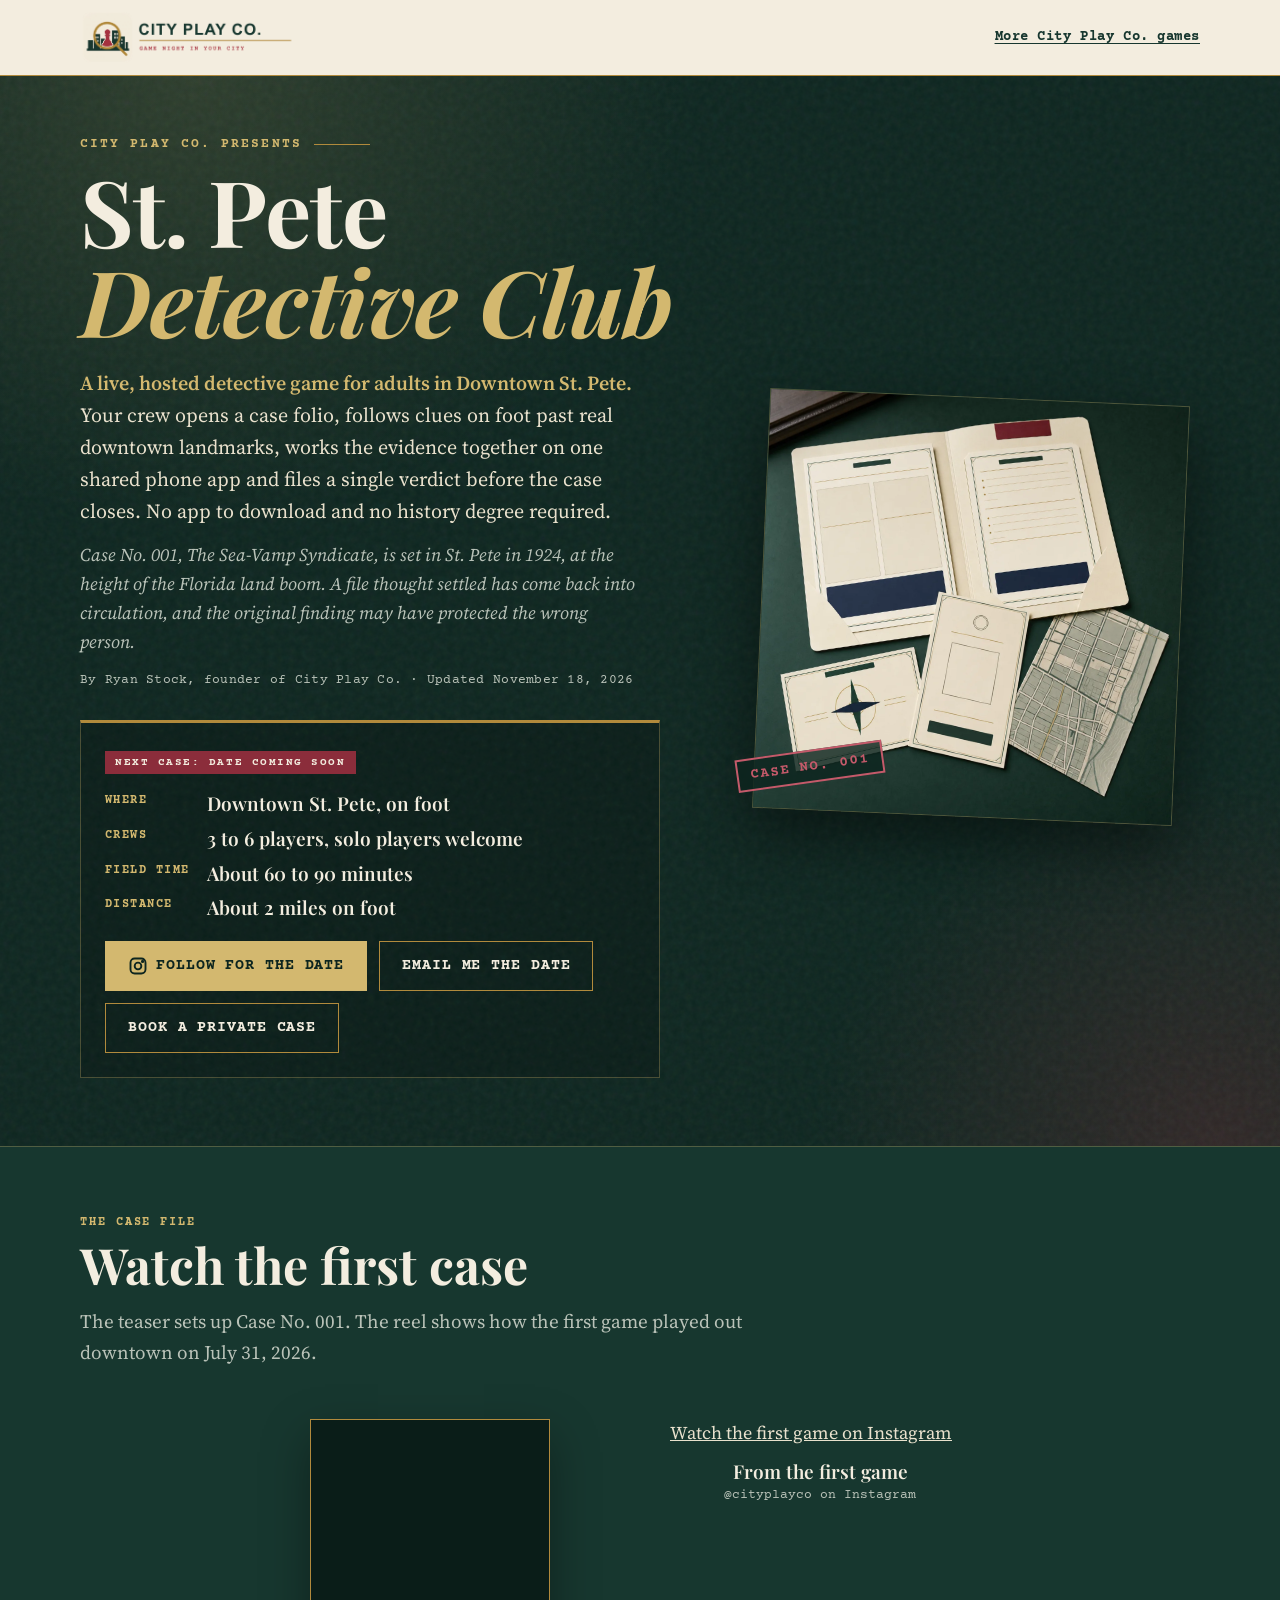
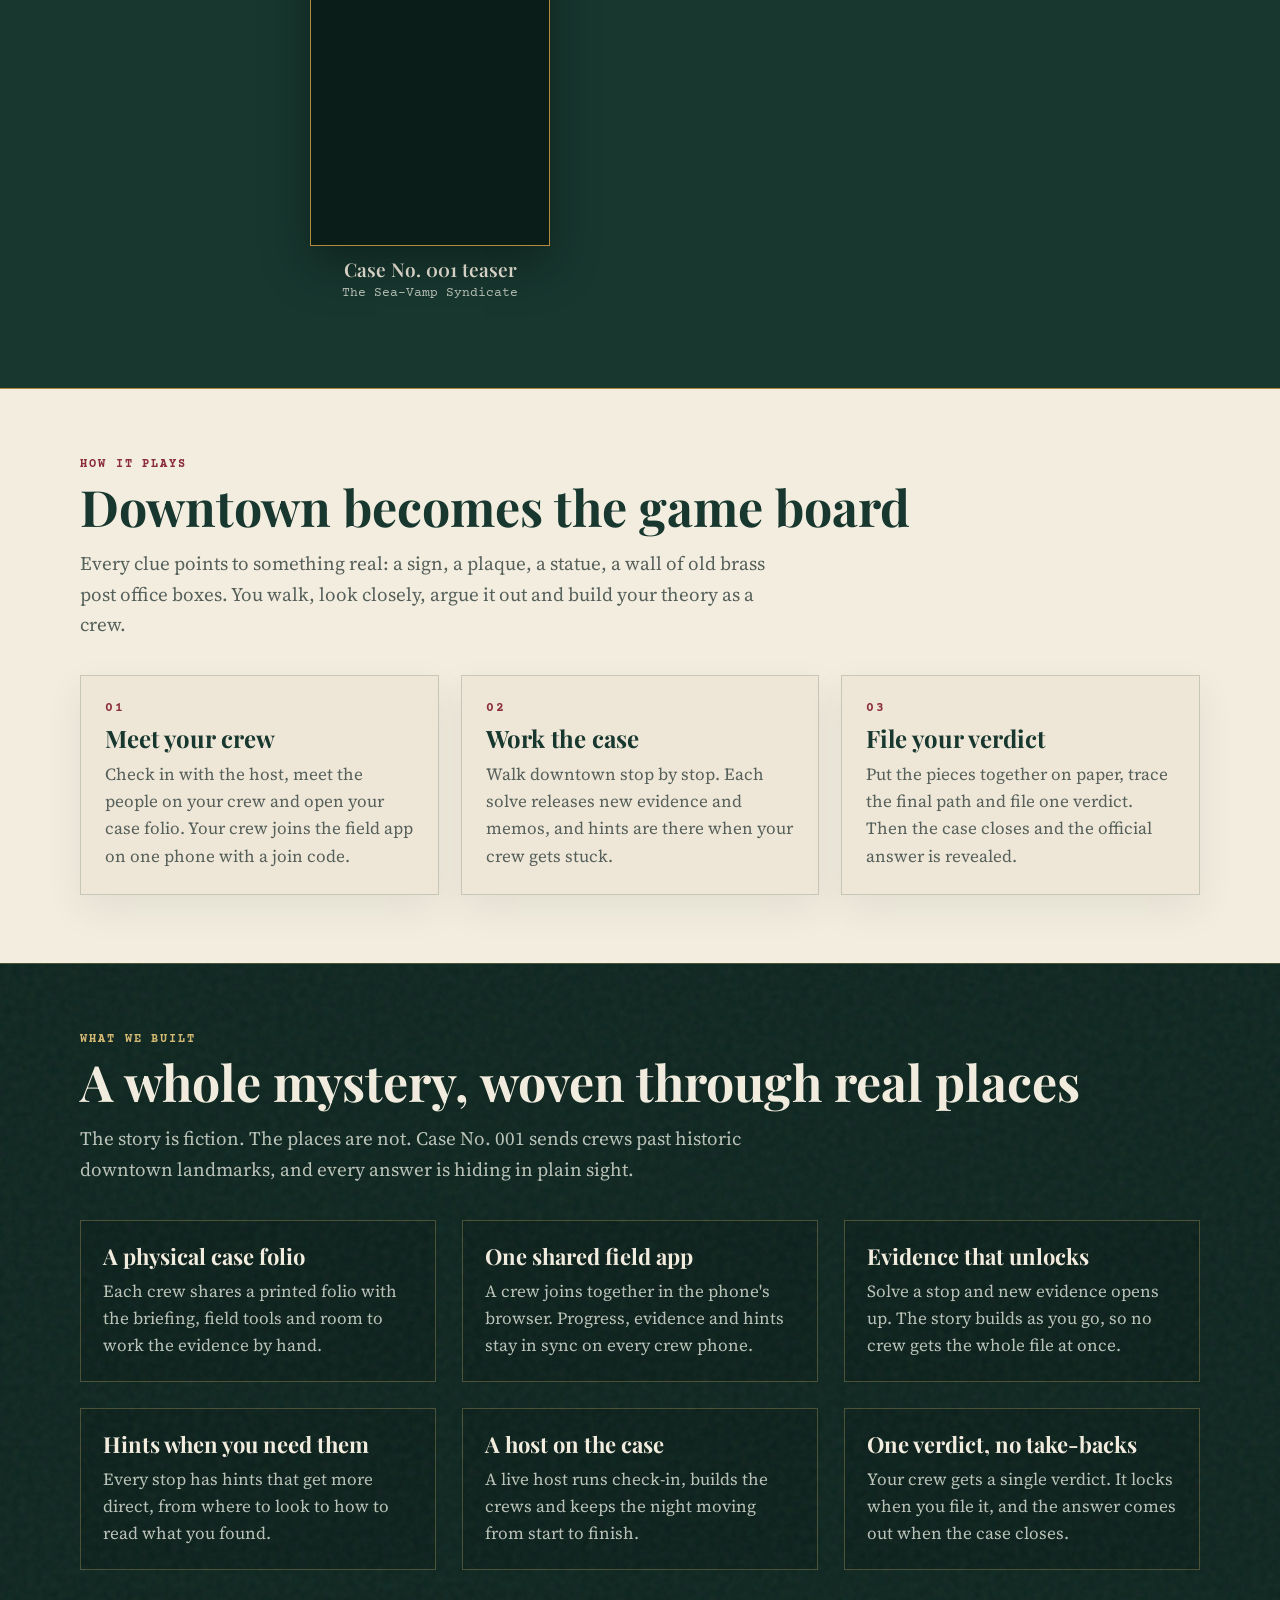
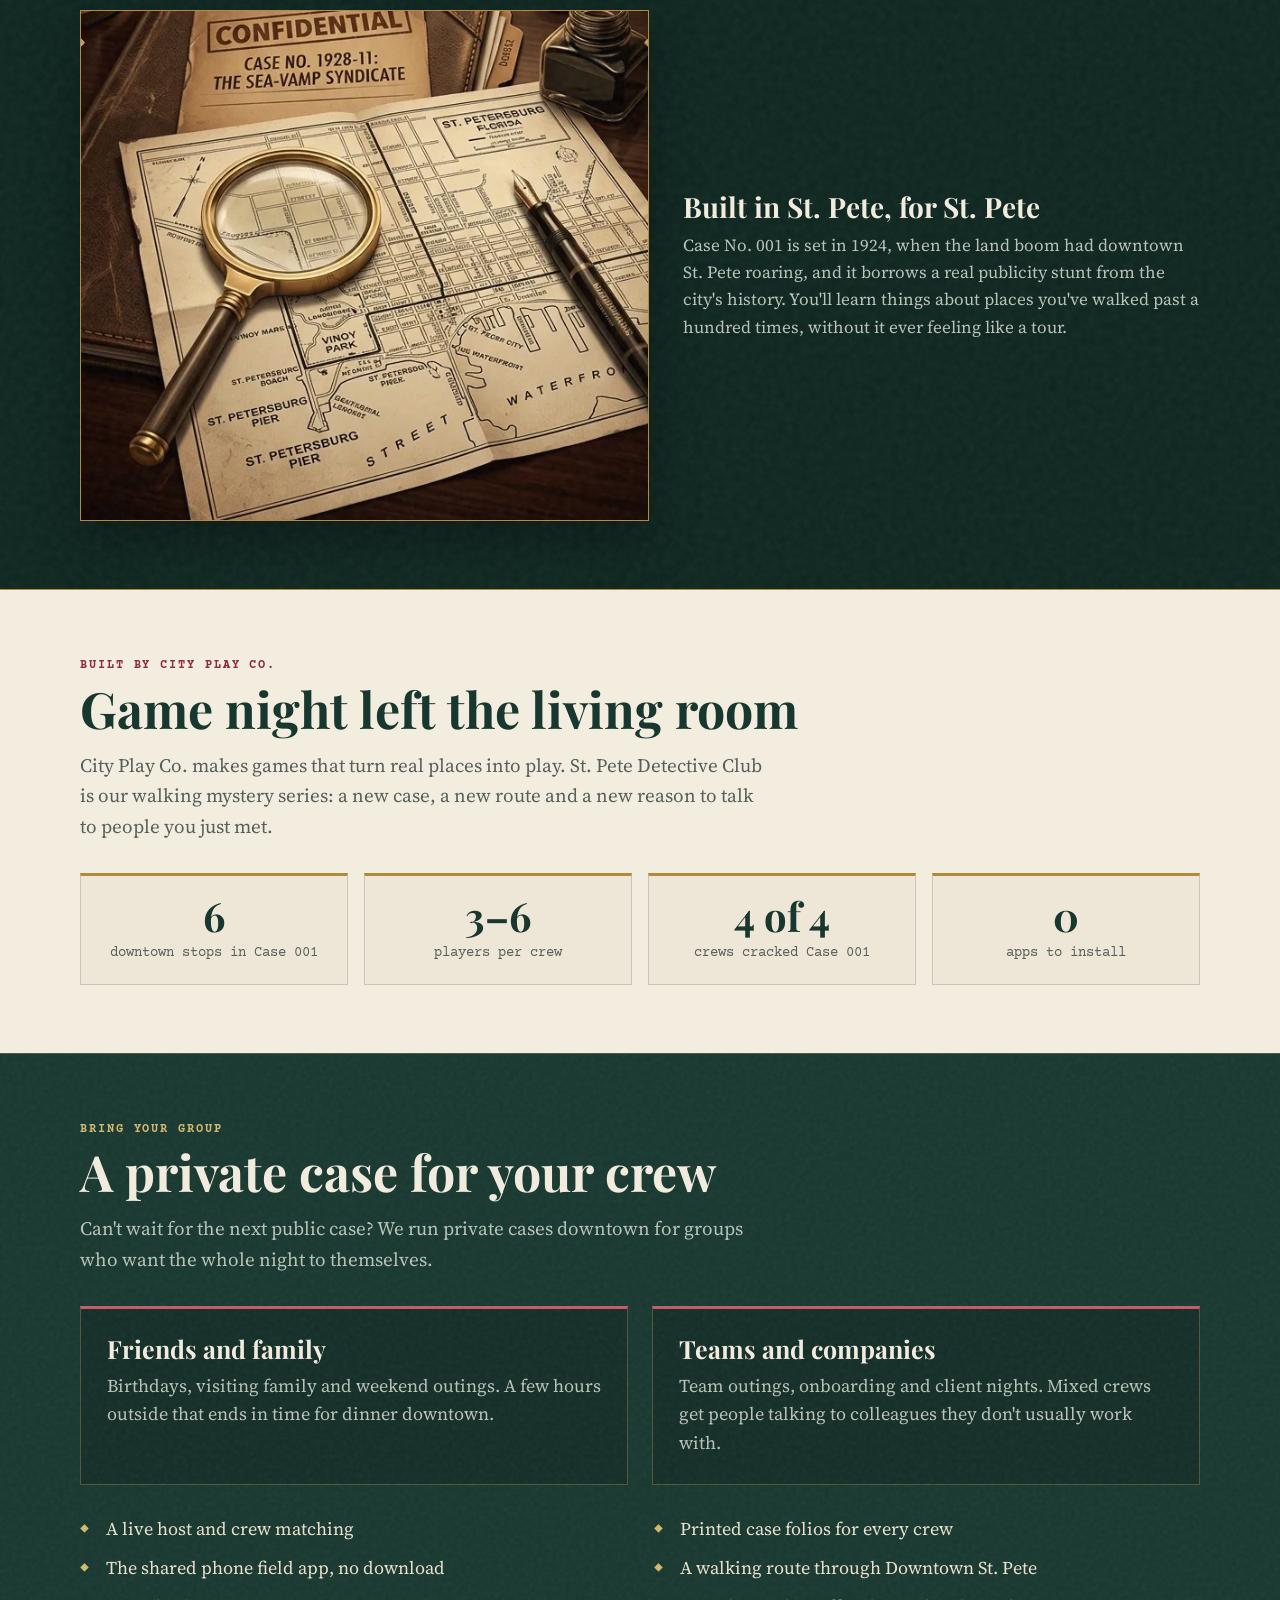
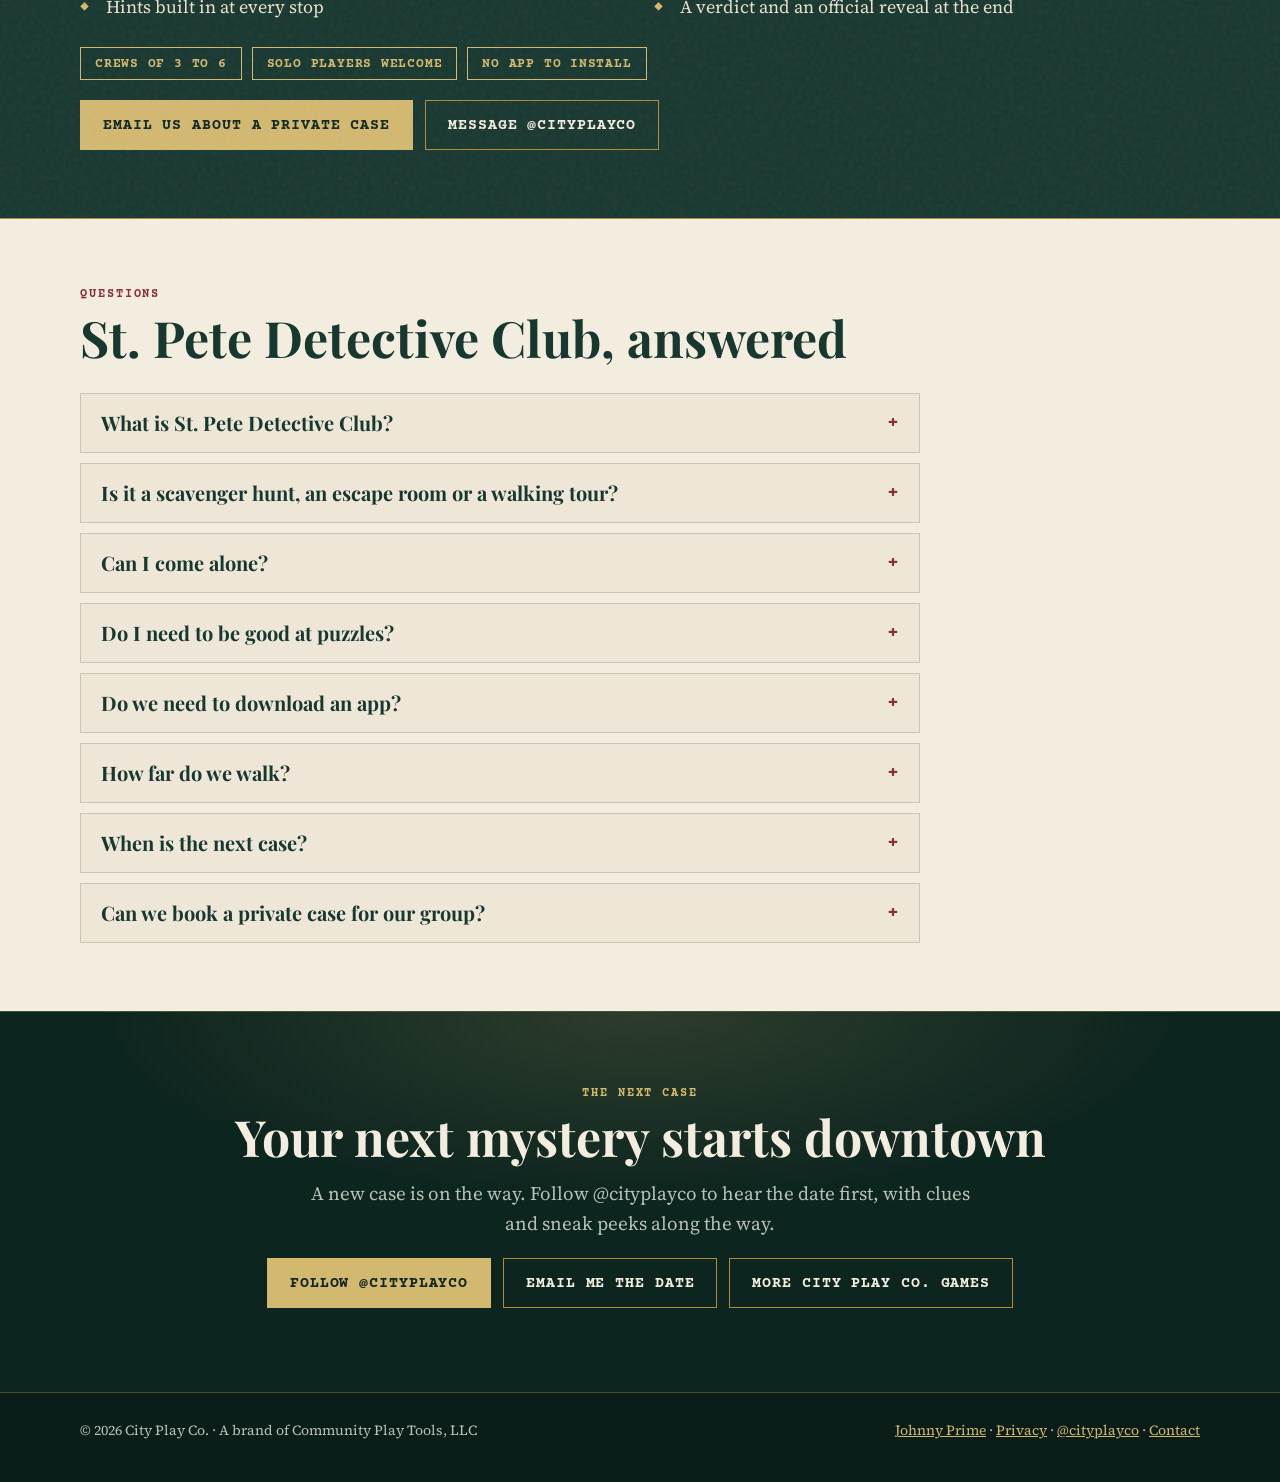
==== detective_club/index.html @ 3cd3801d "Add St. Pete Detective Club showcase page New /detective_club/ page modeled on the Johnny Prime show" ====
<!doctype html>
<html lang="en">
<head>
  <meta charset="utf-8">
  <meta name="viewport" content="width=device-width, initial-scale=1">
  <title>St. Pete Detective Club: a Live Detective Game Downtown | City Play Co.</title>
  <meta name="description" content="St. Pete Detective Club is a live, hosted detective game for adults in Downtown St. Pete. Small crews follow clues on foot, examine evidence and file a verdict.">
  <meta name="robots" content="index, follow, max-image-preview:large">
  <meta name="theme-color" content="#102c25">
  <meta property="og:type" content="website">
  <meta property="og:title" content="St. Pete Detective Club: a Live Detective Game Downtown | City Play Co.">
  <meta property="og:description" content="A live, hosted detective game for adults in Downtown St. Pete. Small crews follow clues on foot, examine evidence and file a verdict.">
  <meta property="og:image" content="https://cityplayco.com/assets/social-card.png">
  <meta property="og:image:width" content="1200">
  <meta property="og:image:height" content="630">
  <meta property="og:image:alt" content="City Play Co. presents St. Pete Detective Club — Case No. 001">
  <meta property="og:url" content="https://cityplayco.com/detective_club/">
  <meta name="twitter:card" content="summary_large_image">
  <meta name="twitter:title" content="St. Pete Detective Club: a Live Detective Game Downtown | City Play Co.">
  <meta name="twitter:description" content="A live, hosted detective game for adults in Downtown St. Pete. Small crews follow clues on foot, examine evidence and file a verdict.">
  <meta name="twitter:image" content="https://cityplayco.com/assets/social-card.png">
  <link rel="canonical" href="https://cityplayco.com/detective_club/">
  <link rel="icon" href="/assets/city-play-co-mark.svg" type="image/svg+xml">
  <link rel="apple-touch-icon" href="/assets/city-play-co-profile.png">
  <link rel="preconnect" href="https://fonts.googleapis.com">
  <link rel="preconnect" href="https://fonts.gstatic.com" crossorigin>
  <link href="https://fonts.googleapis.com/css2?family=Courier+Prime:wght@400;700&family=Playfair+Display:wght@600;700&family=Source+Serif+4:opsz,wght@8..60,400;8..60,600&display=swap" rel="stylesheet">
  <script type="application/ld+json">
  {
    "@context": "https://schema.org",
    "@graph": [
      {
        "@type": "Organization",
        "@id": "https://cityplayco.com/#organization",
        "name": "City Play Co.",
        "legalName": "Community Play Tools, LLC",
        "url": "https://cityplayco.com/",
        "logo": "https://cityplayco.com/assets/city-play-co-profile.png",
        "email": "ryan@communityplaytools.com",
        "sameAs": [
          "https://www.instagram.com/cityplayco/"
        ],
        "address": {
          "@type": "PostalAddress",
          "addressLocality": "St. Petersburg",
          "addressRegion": "FL",
          "addressCountry": "US"
        },
        "founder": {
          "@id": "https://cityplayco.com/#ryan-stock"
        }
      },
      {
        "@type": "Person",
        "@id": "https://cityplayco.com/#ryan-stock",
        "name": "Ryan Stock",
        "jobTitle": "Founder",
        "worksFor": {
          "@id": "https://cityplayco.com/#organization"
        },
        "sameAs": [
          "https://www.linkedin.com/in/ryan-stock-bb955555/"
        ]
      },
      {
        "@type": "WebPage",
        "@id": "https://cityplayco.com/detective_club/#webpage",
        "url": "https://cityplayco.com/detective_club/",
        "name": "St. Pete Detective Club: a live detective game in Downtown St. Pete by City Play Co.",
        "datePublished": "2026-11-18",
        "dateModified": "2026-11-18",
        "inLanguage": "en-US",
        "author": {
          "@id": "https://cityplayco.com/#ryan-stock"
        },
        "publisher": {
          "@id": "https://cityplayco.com/#organization"
        },
        "about": {
          "@id": "https://cityplayco.com/detective_club/#service"
        },
        "primaryImageOfPage": "https://cityplayco.com/assets/social-card.png"
      },
      {
        "@type": "Service",
        "@id": "https://cityplayco.com/detective_club/#service",
        "name": "St. Pete Detective Club",
        "serviceType": "Live, hosted detective game and walking mystery",
        "description": "A live, hosted detective game for adults in Downtown St. Petersburg, Florida. Crews of three to six follow clues on foot past real downtown landmarks, examine evidence in a physical case folio and a shared phone app, and file one verdict before the case closes.",
        "provider": {
          "@id": "https://cityplayco.com/#organization"
        },
        "areaServed": {
          "@type": "City",
          "name": "St. Petersburg, Florida"
        },
        "audience": [
          {
            "@type": "PeopleAudience",
            "audienceType": "Adults looking for a social night out in St. Pete"
          },
          {
            "@type": "BusinessAudience",
            "audienceType": "Teams and groups booking a private outing"
          }
        ]
      },
      {
        "@type": "FAQPage",
        "@id": "https://cityplayco.com/detective_club/#faq",
        "mainEntity": [
          {
            "@type": "Question",
            "name": "What is St. Pete Detective Club?",
            "acceptedAnswer": {
              "@type": "Answer",
              "text": "St. Pete Detective Club is a live, hosted detective game by City Play Co. Downtown St. Petersburg, Florida is the game board: crews of three to six follow clues on foot past real landmarks, examine evidence and file one verdict on a fictional case."
            }
          },
          {
            "@type": "Question",
            "name": "Is it a scavenger hunt, an escape room or a walking tour?",
            "acceptedAnswer": {
              "@type": "Answer",
              "text": "It is a hosted detective game with elements of a city scavenger hunt. You do not need escape-room experience or local history knowledge. Every answer is out in the open, on the buildings, plaques and statues downtown."
            }
          },
          {
            "@type": "Question",
            "name": "Can I come alone?",
            "acceptedAnswer": {
              "@type": "Answer",
              "text": "Yes. Solo players are welcome. The host introduces everyone and places you on a small crew, so you won't need to bring a group."
            }
          },
          {
            "@type": "Question",
            "name": "Do I need to be good at puzzles?",
            "acceptedAnswer": {
              "@type": "Answer",
              "text": "No. The case mixes observation, conversation and deduction, and hints are built into the app if your crew gets stuck. Curiosity matters more than speed."
            }
          },
          {
            "@type": "Question",
            "name": "Do we need to download an app?",
            "acceptedAnswer": {
              "@type": "Answer",
              "text": "No. Your crew joins a shared field app in the phone's web browser with a join code. At least one phone per crew is needed, and everyone on the crew sees the same progress."
            }
          },
          {
            "@type": "Question",
            "name": "How far do we walk?",
            "acceptedAnswer": {
              "@type": "Answer",
              "text": "Expect about 2 miles of outdoor walking through Downtown St. Pete at a social pace. Wear comfortable shoes and bring water."
            }
          },
          {
            "@type": "Question",
            "name": "When is the next case?",
            "acceptedAnswer": {
              "@type": "Answer",
              "text": "The next case date has not been announced yet. Follow @cityplayco on Instagram or join the City Play Co. email list at cityplayco.com to hear the date first."
            }
          },
          {
            "@type": "Question",
            "name": "Can we book a private case for our group?",
            "acceptedAnswer": {
              "@type": "Answer",
              "text": "Yes. City Play Co. runs private cases for friends, families and teams in Downtown St. Pete. Email ryan@communityplaytools.com or message @cityplayco on Instagram to plan a date."
            }
          }
        ]
      }
    ]
  }
  </script>
  <style>
    :root {
      --ink: #17251f; --forest: #17372f; --forest-deep: #0d251f; --night: #0a1d18;
      --paper: #f3eddf; --paper-deep: #e5dbc5; --paper-text: #e9e1cd;
      --gold: #b18a3c; --gold-light: #d3b86f; --wine: #8b2d3b; --wine-light: #c45a6a;
      --muted: #b9c2b8; --muted-dark: #56605a; --line: rgba(211, 184, 111, .3);
      --display: "Playfair Display", Georgia, serif;
      --serif: "Source Serif 4", Georgia, serif;
      --mono: "Courier Prime", "Courier New", monospace;
    }
    * { box-sizing: border-box; }
    html { scroll-behavior: smooth; }
    body { margin: 0; background: var(--forest-deep); color: var(--paper-text); font: 400 18px/1.6 var(--serif); }
    img { display: block; max-width: 100%; height: auto; }
    a { color: inherit; }
    :focus-visible { outline: 3px solid var(--gold-light); outline-offset: 3px; }
    .wrap { width: min(1120px, calc(100% - 32px)); margin-inline: auto; }
    .skip { position: fixed; top: 10px; left: 10px; z-index: 50; padding: 10px 14px; background: var(--paper); color: var(--forest); font-weight: 700; transform: translateY(-200%); }
    .skip:focus { transform: none; }

    .grain { position: absolute; inset: 0; pointer-events: none; opacity: .5;
      background-image: url("data:image/svg+xml,%3Csvg viewBox='0 0 180 180' xmlns='http://www.w3.org/2000/svg'%3E%3Cfilter id='n'%3E%3CfeTurbulence type='fractalNoise' baseFrequency='.9' numOctaves='3' stitchTiles='stitch'/%3E%3C/filter%3E%3Crect width='100%25' height='100%25' filter='url(%23n)' opacity='.13'/%3E%3C/svg%3E"); }

    /* City Play Co. strip ties the page to the brand */
    .brandbar { background: var(--paper); color: var(--forest); border-bottom: 1px solid var(--gold); }
    .brandbar .wrap { display: flex; align-items: center; justify-content: space-between; gap: 16px; padding: 10px 0; }
    .brandbar img { width: min(230px, 52vw); }
    .brandbar a.back { font: 700 14px/1.2 var(--mono); letter-spacing: .04em; text-underline-offset: 3px; }

    /* Hero */
    .hero { position: relative; overflow: hidden; padding: 60px 0 68px;
      background: radial-gradient(55% 60% at 15% 0%, rgba(211,184,111,.16), transparent 70%), radial-gradient(45% 50% at 95% 100%, rgba(139,45,59,.28), transparent 70%), var(--forest-deep); }
    .hero-grid { position: relative; display: grid; grid-template-columns: 1.15fr .85fr; gap: 44px; align-items: center; }
    .kicker { display: flex; align-items: center; gap: 12px; margin: 0 0 12px; color: var(--gold-light); font: 700 13px/1.3 var(--mono); letter-spacing: .16em; text-transform: uppercase; }
    .kicker::after { content: ""; flex: 0 0 56px; height: 1px; background: var(--gold); }
    h1 { margin: 0; font: 700 clamp(48px, 8vw, 92px)/.98 var(--display); color: var(--paper); letter-spacing: -.01em; }
    h1 em { font-style: italic; color: var(--gold-light); }
    .summary { margin: 22px 0 0; max-width: 580px; font-size: clamp(18px, 1.9vw, 20px); color: var(--paper-text); }
    .summary strong { color: var(--gold-light); font-weight: 600; }
    .dek { margin: 14px 0 0; max-width: 560px; color: var(--muted); font-size: 18px; font-style: italic; }
    .byline { margin: 14px 0 0; color: var(--muted); font: 400 13px/1.5 var(--mono); letter-spacing: .02em; }
    .hero-art { position: relative; justify-self: center; width: min(420px, 82vw); }
    .hero-art .folio { width: 100%; border: 1px solid var(--line); box-shadow: 0 24px 60px rgba(0,0,0,.45); transform: rotate(2.5deg); }
    .hero-art .stamp { position: absolute; left: -6%; bottom: 8%; padding: 8px 12px 6px; border: 2px solid var(--wine-light); color: var(--wine-light); background: rgba(13,37,31,.82);
      font: 700 14px/1.1 var(--mono); letter-spacing: .14em; text-transform: uppercase; transform: rotate(-8deg); }

    /* Case card */
    .case { margin-top: 30px; max-width: 580px; padding: 22px 24px 24px; background: rgba(0,0,0,.18); border: 1px solid var(--line); border-top: 3px solid var(--gold); }
    .case .tag { display: inline-block; padding: 5px 10px 4px; background: var(--wine); color: var(--paper); font: 700 11px/1.3 var(--mono); letter-spacing: .14em; text-transform: uppercase; }
    .case dl { display: grid; grid-template-columns: auto 1fr; gap: 8px 18px; margin: 16px 0 0; }
    .case dt { font: 700 12px/1.8 var(--mono); letter-spacing: .12em; text-transform: uppercase; color: var(--gold-light); }
    .case dd { margin: 0; font: 600 19px/1.4 var(--display); color: var(--paper); }
    .actions { display: flex; flex-wrap: wrap; gap: 12px; margin-top: 20px; }
    .btn { display: inline-flex; align-items: center; justify-content: center; gap: 8px; min-height: 50px; padding: 0 22px;
      border: 1px solid var(--gold); font: 700 15px/1 var(--mono); letter-spacing: .06em; text-transform: uppercase; text-decoration: none; transition: background .15s, color .15s; }
    .btn-primary { background: var(--gold-light); color: var(--forest-deep); border-color: var(--gold-light); }
    .btn-primary:hover { background: var(--paper); border-color: var(--paper); }
    .btn-quiet { background: transparent; color: var(--paper); }
    .btn-quiet:hover { background: rgba(211,184,111,.14); }
    .btn svg { width: 20px; height: 20px; flex: none; }

    /* Sections */
    section { position: relative; }
    .band { padding: 68px 0; border-top: 1px solid var(--line); }
    .band--forest { background: var(--forest); }
    .band--paper { background: var(--paper); color: var(--ink); border-top-color: var(--gold); }
    .label { margin: 0 0 8px; font: 700 12px/1.3 var(--mono); letter-spacing: .16em; text-transform: uppercase; color: var(--gold-light); }
    .band--paper .label { color: var(--wine); }
    h2 { margin: 0; font: 700 clamp(32px, 4.6vw, 50px)/1.08 var(--display); color: var(--paper); }
    .band--paper h2 { color: var(--forest); }
    .lede { margin: 14px 0 0; max-width: 690px; color: var(--muted); font-size: 19px; }
    .band--paper .lede { color: var(--muted-dark); }

    /* Watch */
    .watch-grid { display: grid; grid-template-columns: minmax(0, 320px) minmax(0, 380px); gap: 40px; justify-content: center; align-items: start; margin-top: 34px; }
    .video figcaption { margin-top: 12px; text-align: center; font: 600 19px/1.25 var(--display); color: var(--paper); }
    .video small { display: block; margin-top: 2px; font: 400 13px/1.4 var(--mono); color: var(--muted); }
    .frame { position: relative; aspect-ratio: 9 / 16; overflow: hidden; background: var(--night); border: 1px solid var(--gold); box-shadow: 0 18px 44px rgba(0,0,0,.35); }
    .frame iframe { position: absolute; inset: 0; width: 100%; height: 100%; border: 0; }
    .ig { min-width: 0; }
    .ig .instagram-media { min-width: 0 !important; width: 100% !important; margin: 0 !important; }

    /* How it plays */
    .steps { display: grid; grid-template-columns: repeat(3, 1fr); gap: 22px; margin: 36px 0 0; padding: 0; list-style: none; counter-reset: step; }
    .steps li { position: relative; padding: 26px 24px 24px; background: #eee6d7; border: 1px solid rgba(23,55,47,.18); box-shadow: 0 14px 35px rgba(23,55,47,.08); }
    .steps li::before { counter-increment: step; content: "0" counter(step); display: block; margin-bottom: 10px; color: var(--wine); font: 700 13px/1 var(--mono); letter-spacing: .16em; }
    .steps h3 { margin: 0 0 8px; color: var(--forest); font: 700 24px/1.15 var(--display); }
    .steps p { margin: 0; color: var(--muted-dark); font-size: 17px; }

    /* What we built */
    .features { display: grid; grid-template-columns: repeat(3, 1fr); gap: 26px; margin-top: 36px; }
    .feature { padding: 22px; border: 1px solid var(--line); background: rgba(0,0,0,.14); }
    .feature h3 { margin: 0 0 8px; font: 700 22px/1.2 var(--display); color: var(--paper); }
    .feature p { margin: 0; color: var(--muted); font-size: 17px; }
    .wide { display: grid; grid-template-columns: 1.1fr 1fr; gap: 34px; align-items: center; margin-top: 40px; }
    .shot { overflow: hidden; border: 1px solid var(--gold); box-shadow: 0 18px 44px rgba(0,0,0,.35); background: var(--night); }
    .wide .feature { border: 0; background: none; padding: 0; }
    .wide .feature h3 { font-size: 28px; }

    /* Stats */
    .stats { display: grid; grid-template-columns: repeat(4, 1fr); gap: 16px; margin-top: 32px; }
    .stat { padding: 20px 16px; background: #eee6d7; border: 1px solid rgba(23,55,47,.18); border-top: 3px solid var(--gold); text-align: center; }
    .stat b { display: block; color: var(--forest); font: 700 40px/1 var(--display); }
    .stat span { display: block; margin-top: 8px; color: var(--muted-dark); font: 400 14px/1.4 var(--mono); }

    /* Bring it to your group */
    .offers { display: grid; grid-template-columns: 1fr 1fr; gap: 24px; margin-top: 32px; }
    .offer { padding: 26px; background: rgba(0,0,0,.18); border: 1px solid var(--line); border-top: 3px solid var(--wine-light); }
    .offer h3 { margin: 0 0 8px; font: 700 25px/1.15 var(--display); color: var(--paper); }
    .offer p { margin: 0; color: var(--muted); }
    .includes { margin: 30px 0 0; padding: 0; list-style: none; display: grid; grid-template-columns: 1fr 1fr; gap: 10px 28px; }
    .includes li { position: relative; padding-left: 26px; }
    .includes li::before { content: "◆"; position: absolute; left: 0; top: 4px; color: var(--gold-light); font-size: 12px; }
    .sizing { margin-top: 26px; display: flex; flex-wrap: wrap; gap: 10px; }
    .sizing span { padding: 8px 14px 6px; border: 1px solid var(--gold-light); color: var(--gold-light); font: 700 13px/1.3 var(--mono); letter-spacing: .06em; text-transform: uppercase; }

    /* FAQ */
    .faq { margin-top: 28px; display: grid; gap: 10px; max-width: 840px; }
    .faq details { background: #eee6d7; border: 1px solid rgba(23,55,47,.18); }
    .faq summary { cursor: pointer; padding: 16px 20px; color: var(--forest); font: 700 20px/1.3 var(--display); list-style: none; }
    .faq summary::-webkit-details-marker { display: none; }
    .faq summary::after { content: "+"; float: right; color: var(--wine); font-family: var(--mono); }
    .faq details[open] summary::after { content: "–"; }
    .faq details p { margin: 0; padding: 0 20px 18px; color: var(--muted-dark); }

    /* Closing */
    .closing { padding: 74px 0 84px; text-align: center; border-top: 1px solid var(--line);
      background: radial-gradient(60% 70% at 50% 0%, rgba(211,184,111,.16), transparent 70%), var(--forest-deep); }
    .closing .actions { justify-content: center; }
    .closing .lede { margin-inline: auto; }
    footer { padding: 26px 0 40px; background: var(--night); color: var(--muted); font-size: 14px; border-top: 1px solid var(--line); }
    footer .wrap { display: flex; flex-wrap: wrap; justify-content: space-between; gap: 10px 24px; }
    footer a { color: var(--gold-light); }

    @media (max-width: 900px) {
      .hero-grid { grid-template-columns: 1fr; }
      .hero-art { order: -1; width: min(320px, 72vw); margin-bottom: 8px; }
      .watch-grid { grid-template-columns: minmax(0, 340px); }
      .steps, .features { grid-template-columns: 1fr 1fr; }
      .wide, .offers, .includes { grid-template-columns: 1fr; }
      .stats { grid-template-columns: repeat(2, 1fr); }
    }
    @media (max-width: 560px) {
      body { font-size: 17px; }
      .hero { padding: 34px 0 48px; }
      .case dl { grid-template-columns: 1fr; gap: 0; }
      .case dd { margin-bottom: 8px; }
      .actions .btn { width: 100%; }
      .steps, .features { grid-template-columns: 1fr; }
      .band { padding: 50px 0; }
    }
    @media (prefers-reduced-motion: reduce) { html { scroll-behavior: auto; } .btn { transition: none; } }
  </style>
</head>
<body>
  <a class="skip" href="#main">Skip to main content</a>
  <div class="brandbar">
    <div class="wrap">
      <a href="/" aria-label="City Play Co. home"><img src="/assets/city-play-co-wordmark.svg" width="1000" height="240" alt="City Play Co."></a>
      <a class="back" href="/">More City Play Co. games</a>
    </div>
  </div>

  <main id="main">
    <section class="hero">
      <div class="grain" aria-hidden="true"></div>
      <div class="wrap hero-grid">
        <div>
          <p class="kicker">City Play Co. presents</p>
          <h1>St. Pete <em>Detective Club</em></h1>
          <p class="summary"><strong>A live, hosted detective game for adults in Downtown St. Pete.</strong> Your crew opens a case folio, follows clues on foot past real downtown landmarks, works the evidence together on one shared phone app and files a single verdict before the case closes. No app to download and no history degree required.</p>
          <p class="dek">Case No. 001, The Sea-Vamp Syndicate, is set in St. Pete in 1924, at the height of the Florida land boom. A file thought settled has come back into circulation, and the original finding may have protected the wrong person.</p>
          <p class="byline">By Ryan Stock, founder of City Play Co. · Updated <time datetime="2026-11-18">November 18, 2026</time></p>

          <div class="case" aria-label="Case details">
            <span class="tag">Next case: date coming soon</span>
            <dl>
              <dt>Where</dt><dd>Downtown St. Pete, on foot</dd>
              <dt>Crews</dt><dd>3 to 6 players, solo players welcome</dd>
              <dt>Field time</dt><dd>About 60 to 90 minutes</dd>
              <dt>Distance</dt><dd>About 2 miles on foot</dd>
            </dl>
            <div class="actions">
              <a class="btn btn-primary" href="https://www.instagram.com/cityplayco/" target="_blank" rel="noopener">
                <svg viewBox="0 0 24 24" fill="none" stroke="currentColor" stroke-width="2.25" stroke-linecap="round" stroke-linejoin="round" aria-hidden="true"><rect x="3" y="3" width="18" height="18" rx="5"/><circle cx="12" cy="12" r="4"/><circle cx="17.5" cy="6.5" r=".8" fill="currentColor"/></svg>
                Follow for the date
              </a>
              <a class="btn btn-quiet" href="/#join">Email me the date</a>
              <a class="btn btn-quiet" href="#bring">Book a private case</a>
            </div>
          </div>
        </div>
        <div class="hero-art" aria-hidden="true">
          <img class="folio" src="/assets/founding-folio.webp" width="1254" height="1254" alt="">
          <span class="stamp">Case No. 001</span>
        </div>
      </div>
    </section>

    <section class="band band--forest" id="watch" aria-labelledby="watch-title">
      <div class="wrap">
        <p class="label">The case file</p>
        <h2 id="watch-title">Watch the first case</h2>
        <p class="lede">The teaser sets up Case No. 001. The reel shows how the first game played out downtown on July 31, 2026.</p>
        <div class="watch-grid">
          <figure class="video">
            <div class="frame"><iframe src="https://www.youtube-nocookie.com/embed/GwQiVM1tk6U?rel=0" title="St. Pete Detective Club — Case 001 teaser" loading="lazy"
              allow="accelerometer; clipboard-write; encrypted-media; gyroscope; picture-in-picture; web-share" referrerpolicy="strict-origin-when-cross-origin" allowfullscreen></iframe></div>
            <figcaption>Case No. 001 teaser<small>The Sea-Vamp Syndicate</small></figcaption>
          </figure>
          <figure class="video ig">
            <blockquote class="instagram-media" data-instgrm-captioned data-instgrm-permalink="https://www.instagram.com/reel/Dbe_CSUvw7O/?utm_source=ig_embed&amp;utm_campaign=loading" data-instgrm-version="14">
              <a href="https://www.instagram.com/reel/Dbe_CSUvw7O/" target="_blank" rel="noopener">Watch the first game on Instagram</a>
            </blockquote>
            <figcaption>From the first game<small>@cityplayco on Instagram</small></figcaption>
          </figure>
        </div>
      </div>
    </section>

    <section class="band band--paper" id="how" aria-labelledby="how-title">
      <div class="wrap">
        <p class="label">How it plays</p>
        <h2 id="how-title">Downtown becomes the game board</h2>
        <p class="lede">Every clue points to something real: a sign, a plaque, a statue, a wall of old brass post office boxes. You walk, look closely, argue it out and build your theory as a crew.</p>
        <ol class="steps">
          <li>
            <h3>Meet your crew</h3>
            <p>Check in with the host, meet the people on your crew and open your case folio. Your crew joins the field app on one phone with a join code.</p>
          </li>
          <li>
            <h3>Work the case</h3>
            <p>Walk downtown stop by stop. Each solve releases new evidence and memos, and hints are there when your crew gets stuck.</p>
          </li>
          <li>
            <h3>File your verdict</h3>
            <p>Put the pieces together on paper, trace the final path and file one verdict. Then the case closes and the official answer is revealed.</p>
          </li>
        </ol>
      </div>
    </section>

    <section class="band" aria-labelledby="built">
      <div class="grain" aria-hidden="true"></div>
      <div class="wrap">
        <p class="label">What we built</p>
        <h2 id="built">A whole mystery, woven through real places</h2>
        <p class="lede">The story is fiction. The places are not. Case No. 001 sends crews past historic downtown landmarks, and every answer is hiding in plain sight.</p>

        <div class="features">
          <article class="feature">
            <h3>A physical case folio</h3>
            <p>Each crew shares a printed folio with the briefing, field tools and room to work the evidence by hand.</p>
          </article>
          <article class="feature">
            <h3>One shared field app</h3>
            <p>A crew joins together in the phone's browser. Progress, evidence and hints stay in sync on every crew phone.</p>
          </article>
          <article class="feature">
            <h3>Evidence that unlocks</h3>
            <p>Solve a stop and new evidence opens up. The story builds as you go, so no crew gets the whole file at once.</p>
          </article>
          <article class="feature">
            <h3>Hints when you need them</h3>
            <p>Every stop has hints that get more direct, from where to look to how to read what you found.</p>
          </article>
          <article class="feature">
            <h3>A host on the case</h3>
            <p>A live host runs check-in, builds the crews and keeps the night moving from start to finish.</p>
          </article>
          <article class="feature">
            <h3>One verdict, no take-backs</h3>
            <p>Your crew gets a single verdict. It locks when you file it, and the answer comes out when the case closes.</p>
          </article>
        </div>

        <div class="wide">
          <div class="shot"><img src="img/evidence-map.webp" width="628" height="564" loading="lazy" alt="A 1920s-style map of St. Petersburg with a magnifying glass and a confidential case file labeled The Sea-Vamp Syndicate."></div>
          <div class="feature">
            <h3>Built in St. Pete, for St. Pete</h3>
            <p>Case No. 001 is set in 1924, when the land boom had downtown St. Pete roaring, and it borrows a real publicity stunt from the city's history. You'll learn things about places you've walked past a hundred times, without it ever feeling like a tour.</p>
          </div>
        </div>
      </div>
    </section>

    <section class="band band--paper" aria-labelledby="by">
      <div class="wrap">
        <p class="label">Built by City Play Co.</p>
        <h2 id="by">Game night left the living room</h2>
        <p class="lede">City Play Co. makes games that turn real places into play. St. Pete Detective Club is our walking mystery series: a new case, a new route and a new reason to talk to people you just met.</p>
        <div class="stats">
          <div class="stat"><b>6</b><span>downtown stops in Case 001</span></div>
          <div class="stat"><b>3–6</b><span>players per crew</span></div>
          <div class="stat"><b>4 of 4</b><span>crews cracked Case 001</span></div>
          <div class="stat"><b>0</b><span>apps to install</span></div>
        </div>
      </div>
    </section>

    <section class="band band--forest" id="bring" aria-labelledby="bring-title">
      <div class="grain" aria-hidden="true"></div>
      <div class="wrap">
        <p class="label">Bring your group</p>
        <h2 id="bring-title">A private case for your crew</h2>
        <p class="lede">Can't wait for the next public case? We run private cases downtown for groups who want the whole night to themselves.</p>
        <div class="offers">
          <article class="offer">
            <h3>Friends and family</h3>
            <p>Birthdays, visiting family and weekend outings. A few hours outside that ends in time for dinner downtown.</p>
          </article>
          <article class="offer">
            <h3>Teams and companies</h3>
            <p>Team outings, onboarding and client nights. Mixed crews get people talking to colleagues they don't usually work with.</p>
          </article>
        </div>
        <ul class="includes">
          <li>A live host and crew matching</li>
          <li>Printed case folios for every crew</li>
          <li>The shared phone field app, no download</li>
          <li>A walking route through Downtown St. Pete</li>
          <li>Hints built in at every stop</li>
          <li>A verdict and an official reveal at the end</li>
        </ul>
        <div class="sizing"><span>Crews of 3 to 6</span><span>Solo players welcome</span><span>No app to install</span></div>
        <div class="actions">
          <a class="btn btn-primary" href="mailto:ryan@communityplaytools.com?subject=Private%20St.%20Pete%20Detective%20Club%20case">Email us about a private case</a>
          <a class="btn btn-quiet" href="https://www.instagram.com/cityplayco/" target="_blank" rel="noopener">Message @cityplayco</a>
        </div>
      </div>
    </section>

    <section class="band band--paper" id="faq" aria-labelledby="faq-title">
      <div class="wrap">
        <p class="label">Questions</p>
        <h2 id="faq-title">St. Pete Detective Club, answered</h2>
        <div class="faq">
          <details>
            <summary>What is St. Pete Detective Club?</summary>
            <p>St. Pete Detective Club is a live, hosted detective game by City Play Co. Downtown St. Petersburg, Florida is the game board: crews of three to six follow clues on foot past real landmarks, examine evidence and file one verdict on a fictional case.</p>
          </details>
          <details>
            <summary>Is it a scavenger hunt, an escape room or a walking tour?</summary>
            <p>It is a hosted detective game with elements of a city scavenger hunt. You do not need escape-room experience or local history knowledge. Every answer is out in the open, on the buildings, plaques and statues downtown.</p>
          </details>
          <details>
            <summary>Can I come alone?</summary>
            <p>Yes. Solo players are welcome. The host introduces everyone and places you on a small crew, so you won't need to bring a group.</p>
          </details>
          <details>
            <summary>Do I need to be good at puzzles?</summary>
            <p>No. The case mixes observation, conversation and deduction, and hints are built into the app if your crew gets stuck. Curiosity matters more than speed.</p>
          </details>
          <details>
            <summary>Do we need to download an app?</summary>
            <p>No. Your crew joins a shared field app in the phone's web browser with a join code. At least one phone per crew is needed, and everyone on the crew sees the same progress.</p>
          </details>
          <details>
            <summary>How far do we walk?</summary>
            <p>Expect about 2 miles of outdoor walking through Downtown St. Pete at a social pace. Wear comfortable shoes and bring water.</p>
          </details>
          <details>
            <summary>When is the next case?</summary>
            <p>The next case date has not been announced yet. Follow @cityplayco on Instagram or join the City Play Co. email list at cityplayco.com to hear the date first.</p>
          </details>
          <details>
            <summary>Can we book a private case for our group?</summary>
            <p>Yes. City Play Co. runs private cases for friends, families and teams in Downtown St. Pete. Email ryan@communityplaytools.com or message @cityplayco on Instagram to plan a date.</p>
          </details>
        </div>
      </div>
    </section>

    <section class="closing" aria-labelledby="join">
      <div class="wrap">
        <p class="label">The next case</p>
        <h2 id="join">Your next mystery starts downtown</h2>
        <p class="lede">A new case is on the way. Follow @cityplayco to hear the date first, with clues and sneak peeks along the way.</p>
        <div class="actions">
          <a class="btn btn-primary" href="https://www.instagram.com/cityplayco/" target="_blank" rel="noopener">Follow @cityplayco</a>
          <a class="btn btn-quiet" href="/#join">Email me the date</a>
          <a class="btn btn-quiet" href="/">More City Play Co. games</a>
        </div>
      </div>
    </section>
  </main>

  <footer>
    <div class="wrap">
      <span>© 2026 City Play Co. · A brand of Community Play Tools, LLC</span>
      <span><a href="/johnny_halloween/">Johnny Prime</a> · <a href="/privacy.html">Privacy</a> · <a href="https://www.instagram.com/cityplayco/" target="_blank" rel="noopener">@cityplayco</a> · <a href="mailto:ryan@communityplaytools.com">Contact</a></span>
    </div>
  </footer>
  <script async src="https://www.instagram.com/embed.js"></script>
</body>
</html>
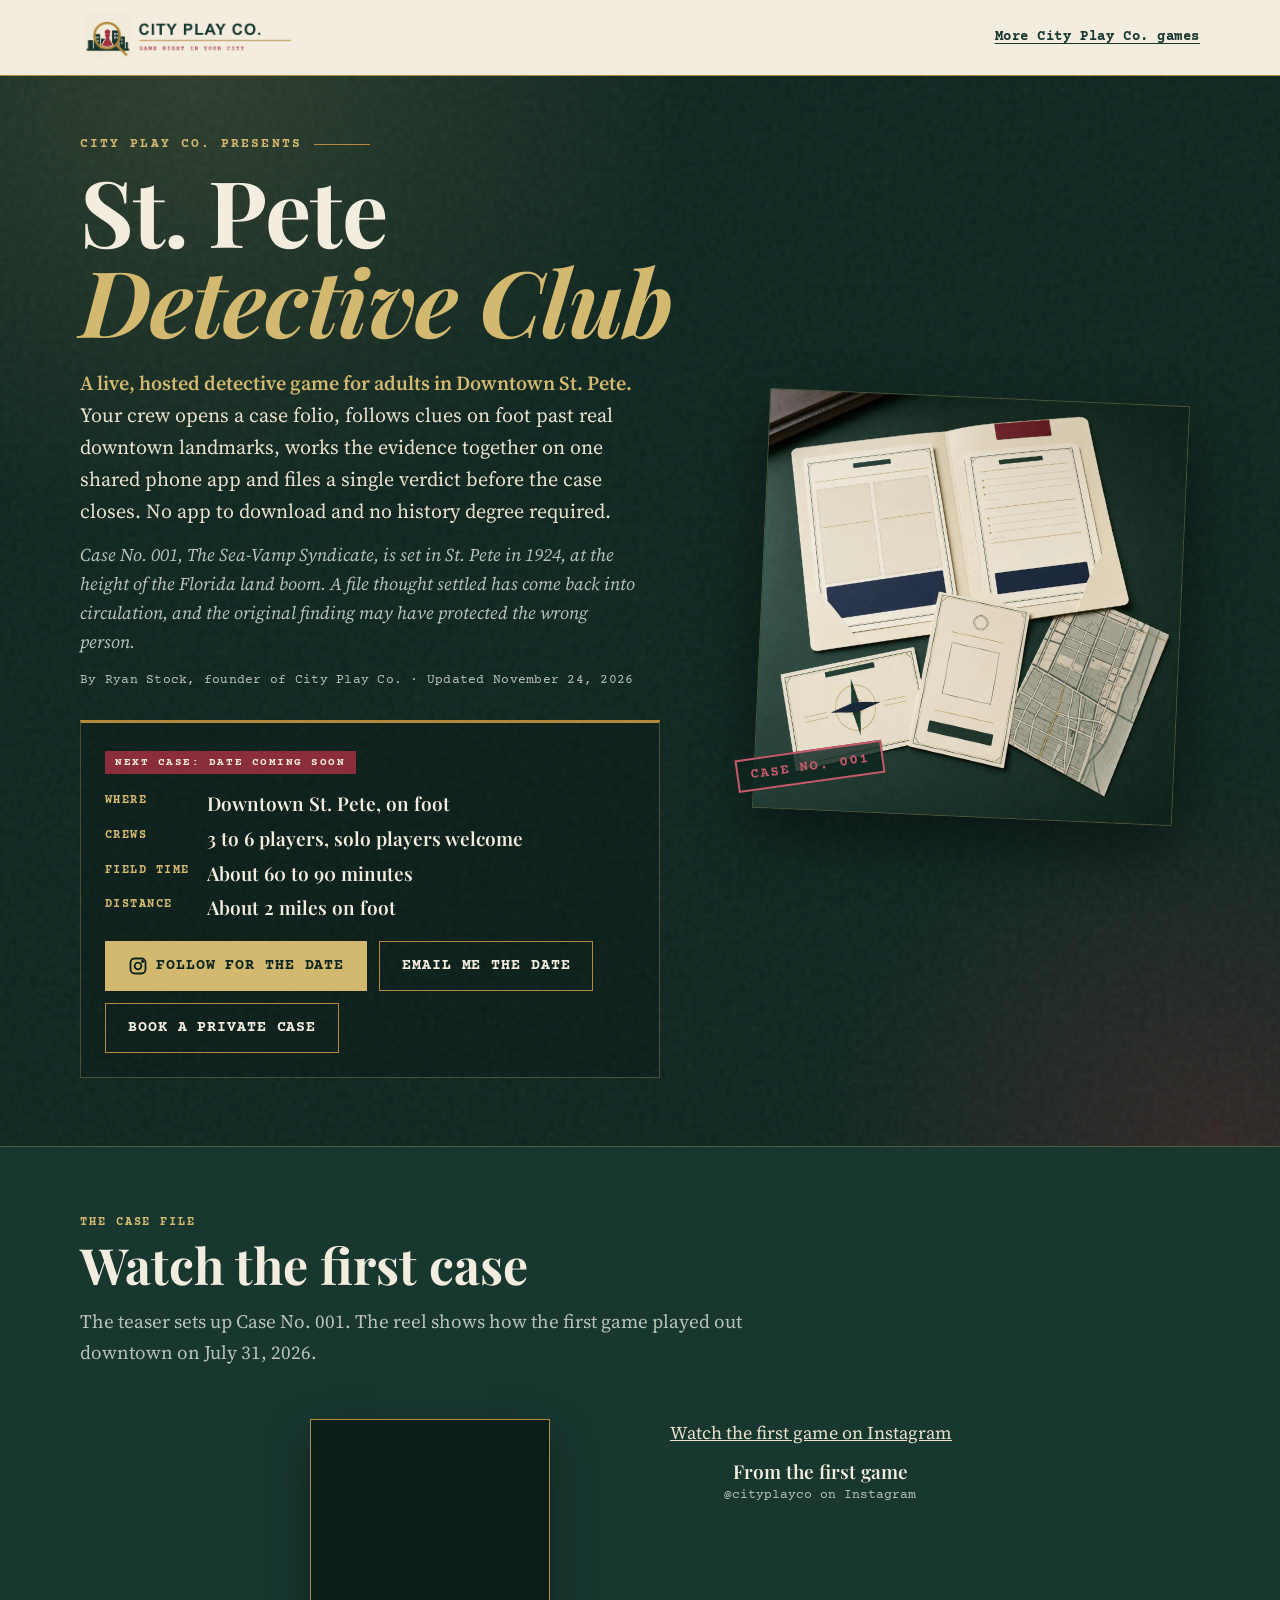
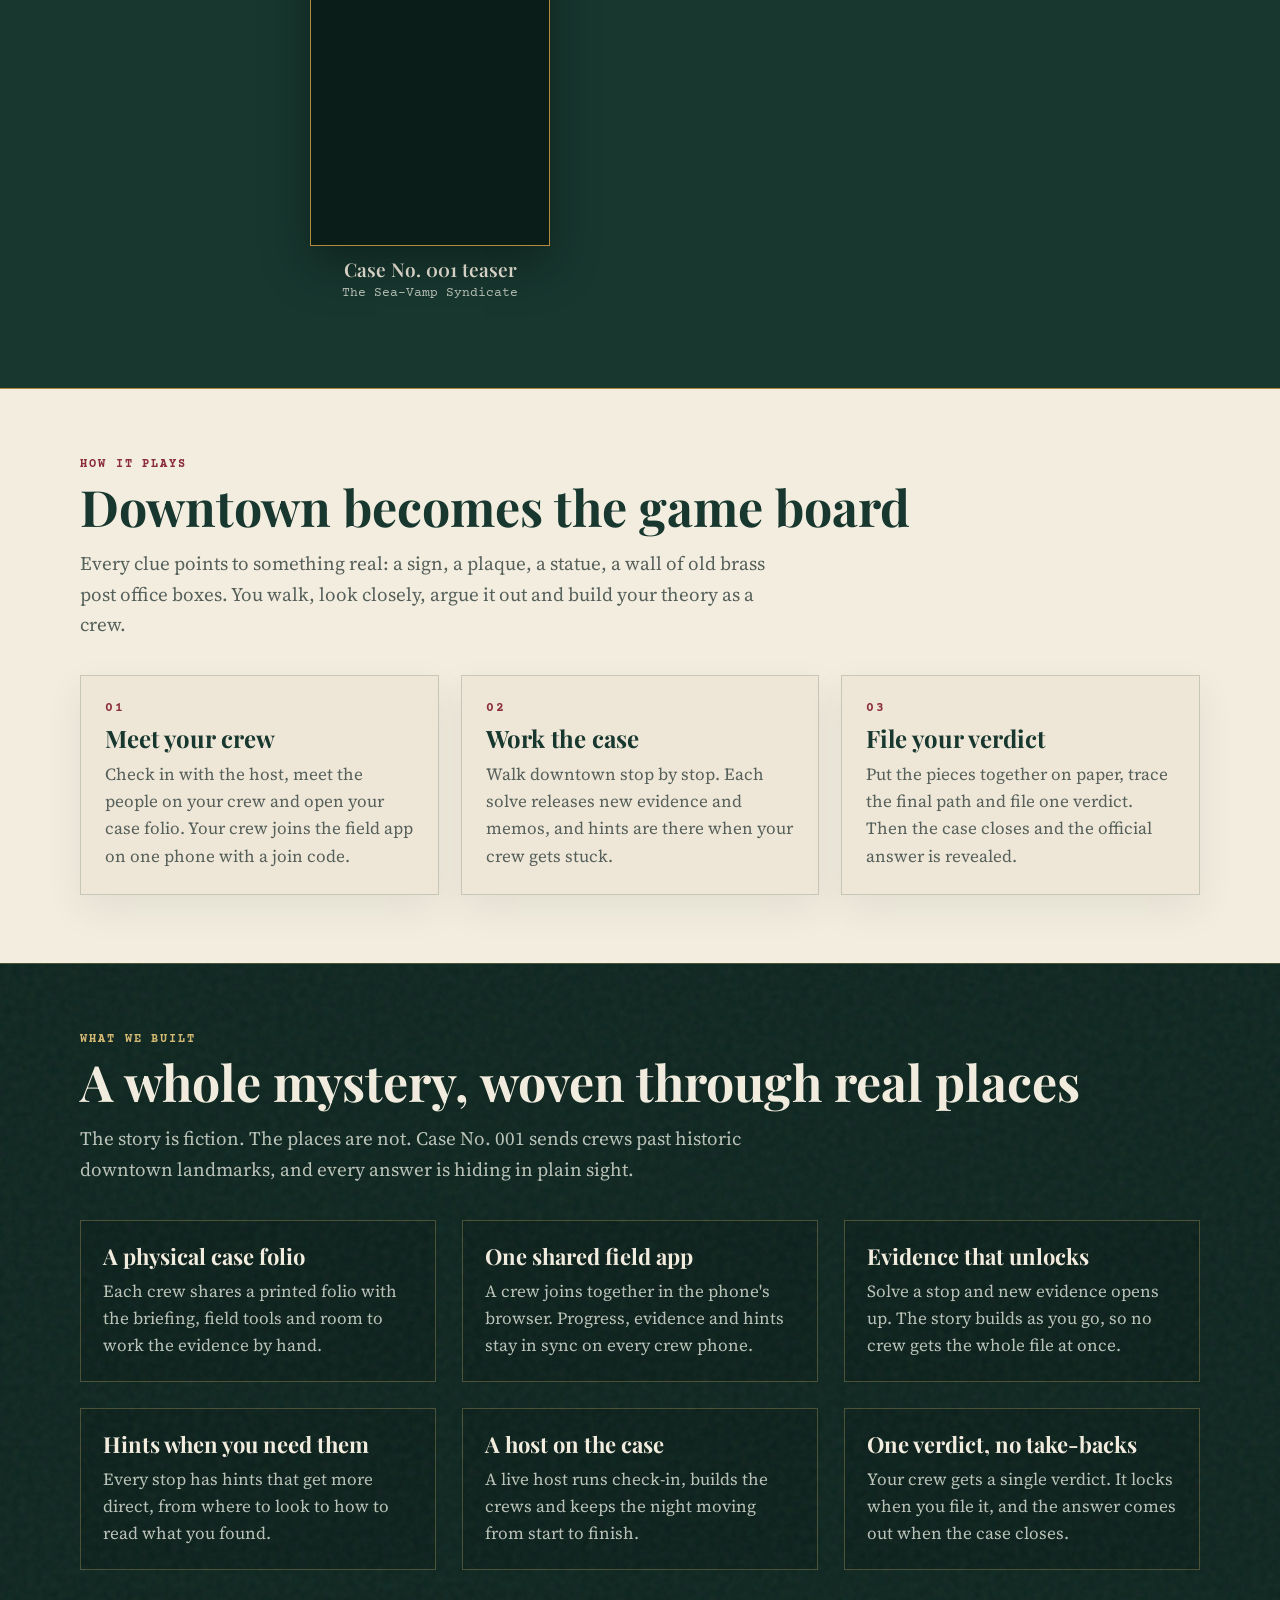
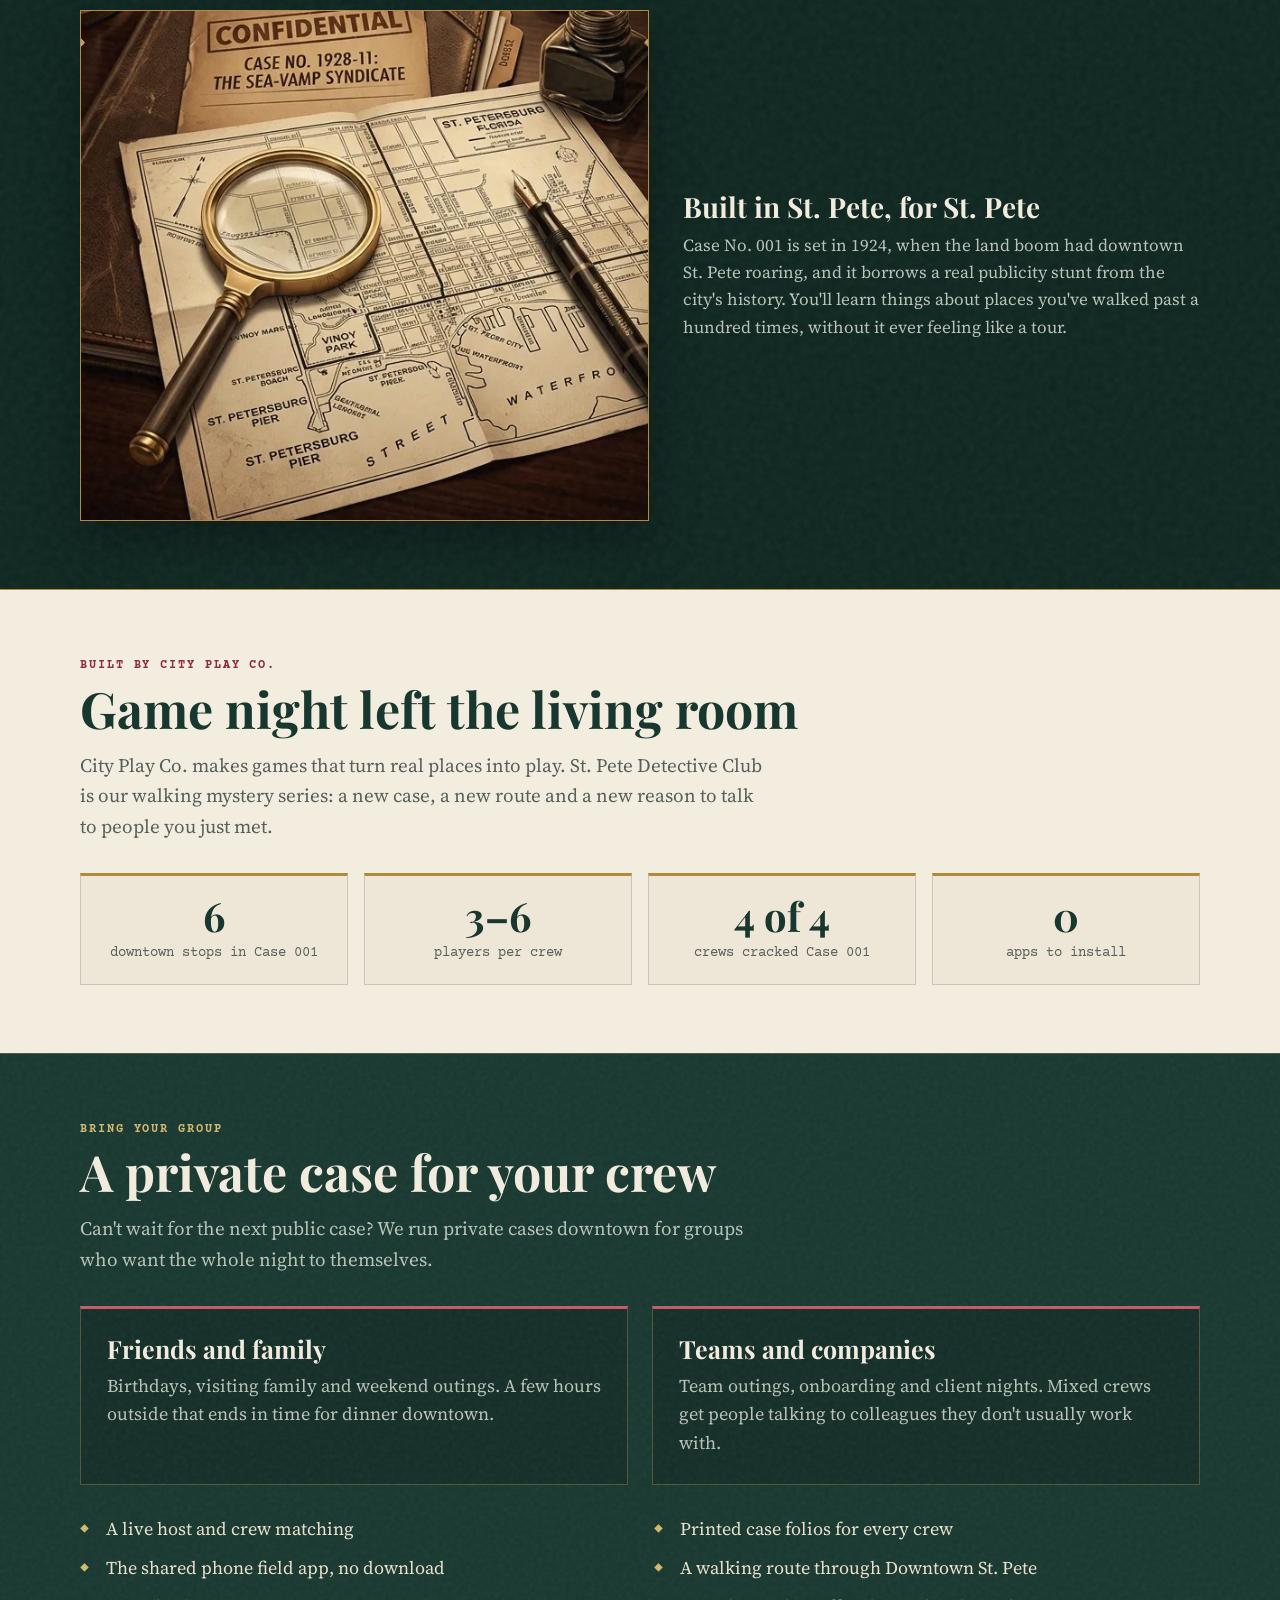
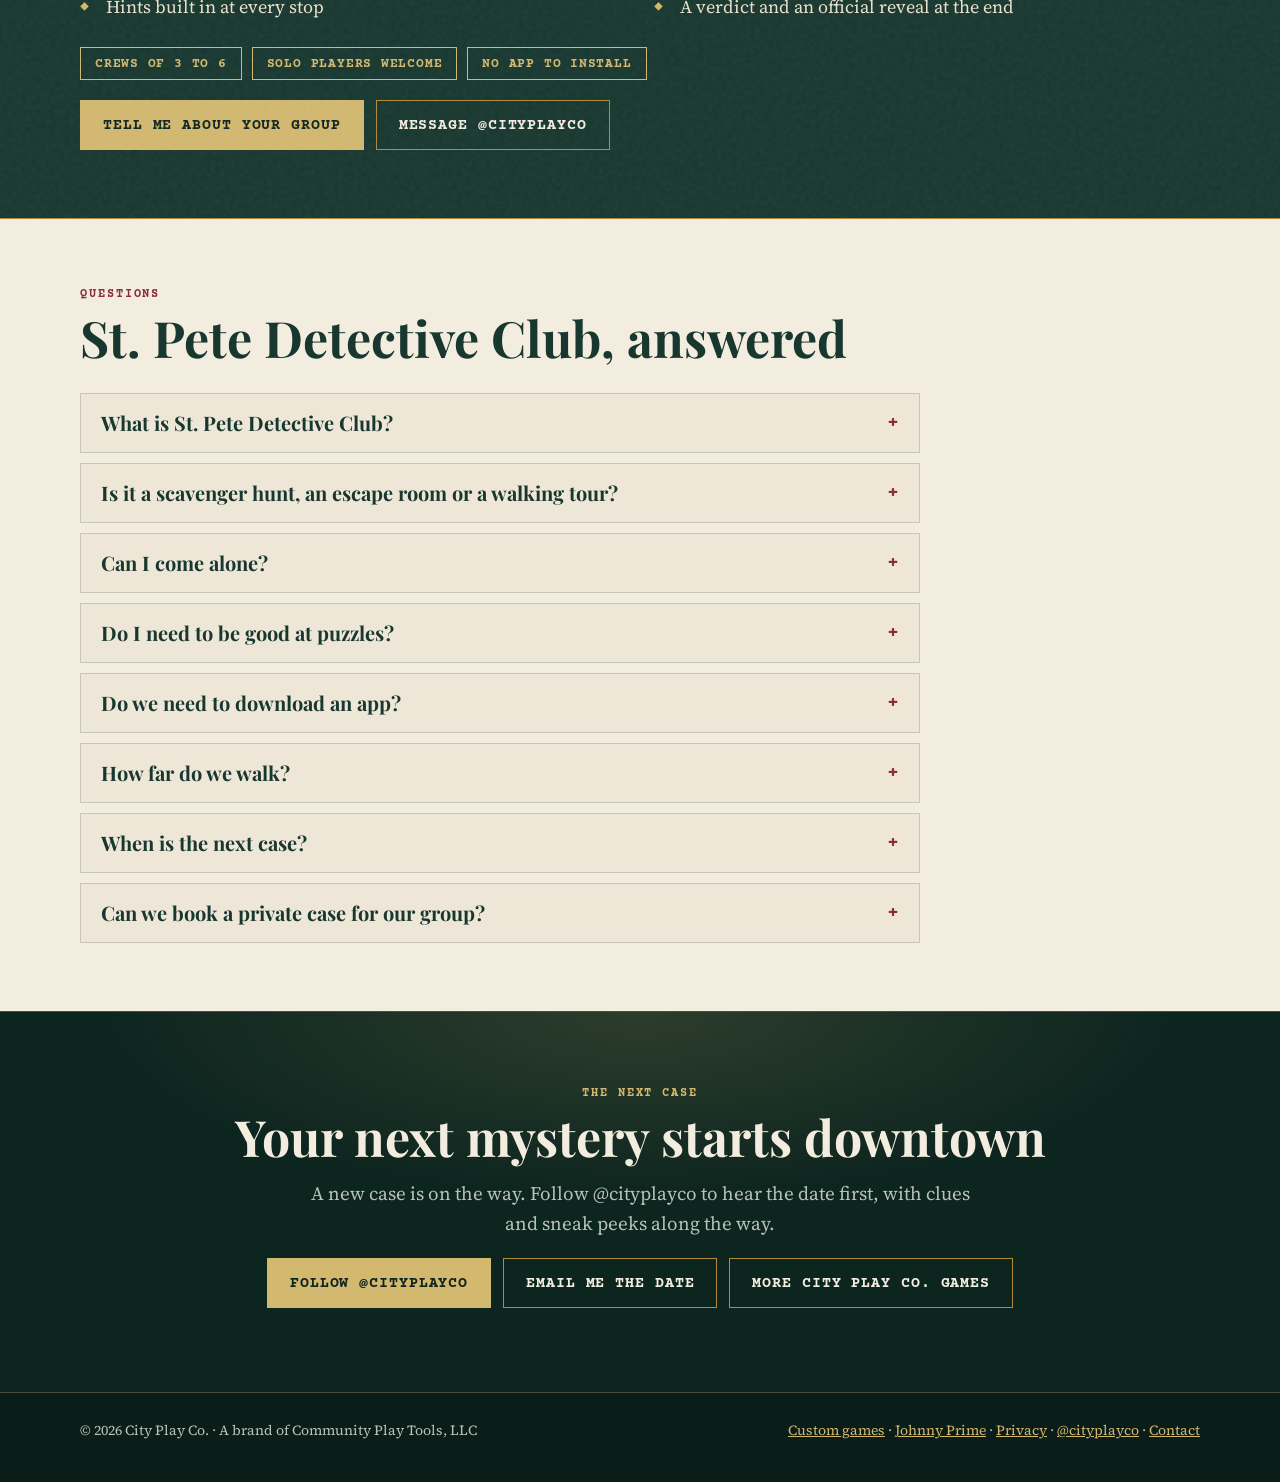
==== commit d22c9575: "Merge main (custom games, contact, card) into Detective Club page Resolve home footer and sitemap co" ====
--- a/detective_club/index.html
+++ b/detective_club/index.html
@@ -68,7 +68,7 @@
         "url": "https://cityplayco.com/detective_club/",
         "name": "St. Pete Detective Club: a live detective game in Downtown St. Pete by City Play Co.",
         "datePublished": "2026-11-18",
-        "dateModified": "2026-11-18",
+        "dateModified": "2026-11-24",
         "inLanguage": "en-US",
         "author": {
           "@id": "https://cityplayco.com/#ryan-stock"
@@ -170,7 +170,7 @@
             "name": "Can we book a private case for our group?",
             "acceptedAnswer": {
               "@type": "Answer",
-              "text": "Yes. City Play Co. runs private cases for friends, families and teams in Downtown St. Pete. Email ryan@communityplaytools.com or message @cityplayco on Instagram to plan a date."
+              "text": "Yes. City Play Co. runs private cases for friends, families and teams in Downtown St. Pete. Tell us about your group on the City Play Co. contact page, or message @cityplayco on Instagram, to plan a date."
             }
           }
         ]
@@ -350,7 +350,7 @@
           <h1>St. Pete <em>Detective Club</em></h1>
           <p class="summary"><strong>A live, hosted detective game for adults in Downtown St. Pete.</strong> Your crew opens a case folio, follows clues on foot past real downtown landmarks, works the evidence together on one shared phone app and files a single verdict before the case closes. No app to download and no history degree required.</p>
           <p class="dek">Case No. 001, The Sea-Vamp Syndicate, is set in St. Pete in 1924, at the height of the Florida land boom. A file thought settled has come back into circulation, and the original finding may have protected the wrong person.</p>
-          <p class="byline">By Ryan Stock, founder of City Play Co. · Updated <time datetime="2026-11-18">November 18, 2026</time></p>
+          <p class="byline">By Ryan Stock, founder of City Play Co. · Updated <time datetime="2026-11-24">November 24, 2026</time></p>
 
           <div class="case" aria-label="Case details">
             <span class="tag">Next case: date coming soon</span>
@@ -504,7 +504,7 @@
         </ul>
         <div class="sizing"><span>Crews of 3 to 6</span><span>Solo players welcome</span><span>No app to install</span></div>
         <div class="actions">
-          <a class="btn btn-primary" href="mailto:ryan@communityplaytools.com?subject=Private%20St.%20Pete%20Detective%20Club%20case">Email us about a private case</a>
+          <a class="btn btn-primary" href="/contact/">Tell me about your group</a>
           <a class="btn btn-quiet" href="https://www.instagram.com/cityplayco/" target="_blank" rel="noopener">Message @cityplayco</a>
         </div>
       </div>
@@ -545,7 +545,7 @@
           </details>
           <details>
             <summary>Can we book a private case for our group?</summary>
-            <p>Yes. City Play Co. runs private cases for friends, families and teams in Downtown St. Pete. Email ryan@communityplaytools.com or message @cityplayco on Instagram to plan a date.</p>
+            <p>Yes. City Play Co. runs private cases for friends, families and teams in Downtown St. Pete. Tell us about your group on the City Play Co. contact page, or message @cityplayco on Instagram, to plan a date.</p>
           </details>
         </div>
       </div>
@@ -568,7 +568,7 @@
   <footer>
     <div class="wrap">
       <span>© 2026 City Play Co. · A brand of Community Play Tools, LLC</span>
-      <span><a href="/johnny_halloween/">Johnny Prime</a> · <a href="/privacy.html">Privacy</a> · <a href="https://www.instagram.com/cityplayco/" target="_blank" rel="noopener">@cityplayco</a> · <a href="mailto:ryan@communityplaytools.com">Contact</a></span>
+      <span><a href="/#teams">Custom games</a> · <a href="/johnny_halloween/">Johnny Prime</a> · <a href="/privacy.html">Privacy</a> · <a href="https://www.instagram.com/cityplayco/" target="_blank" rel="noopener">@cityplayco</a> · <a href="/contact/">Contact</a></span>
     </div>
   </footer>
   <script async src="https://www.instagram.com/embed.js"></script>
